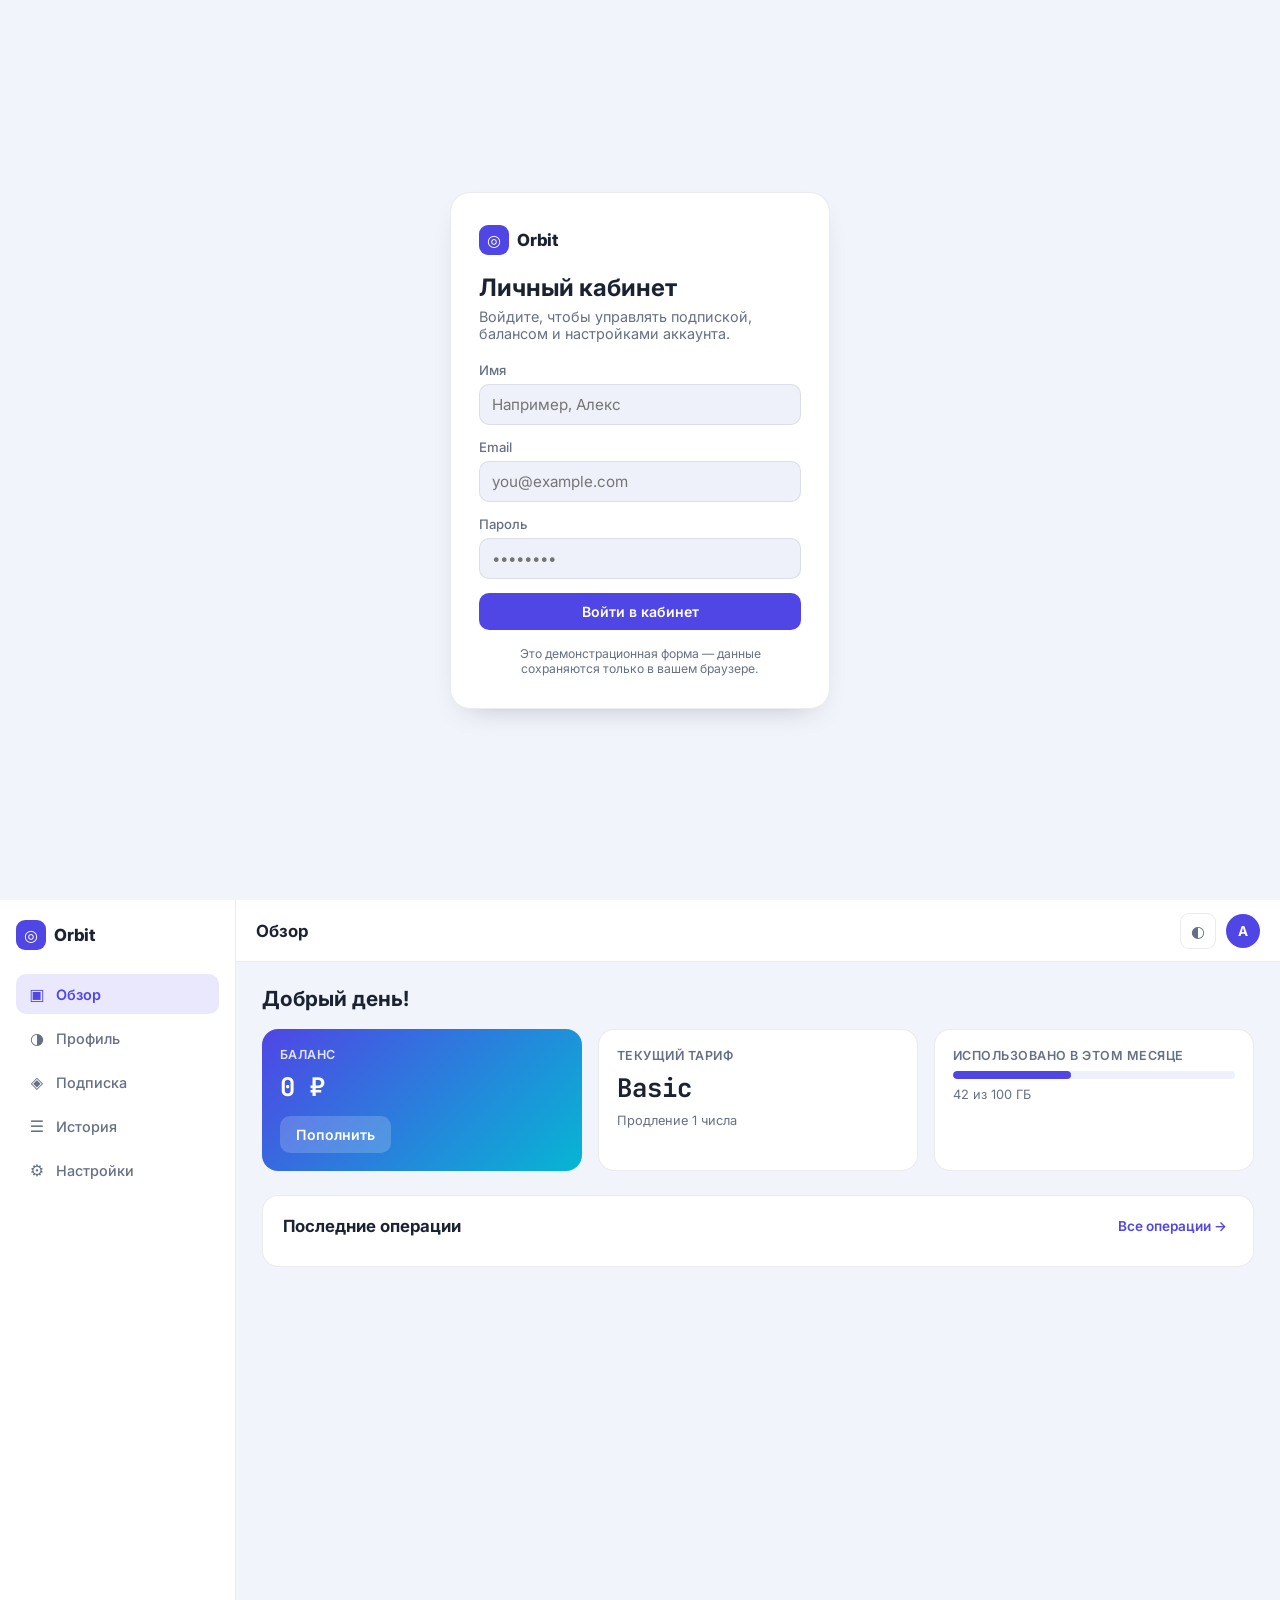
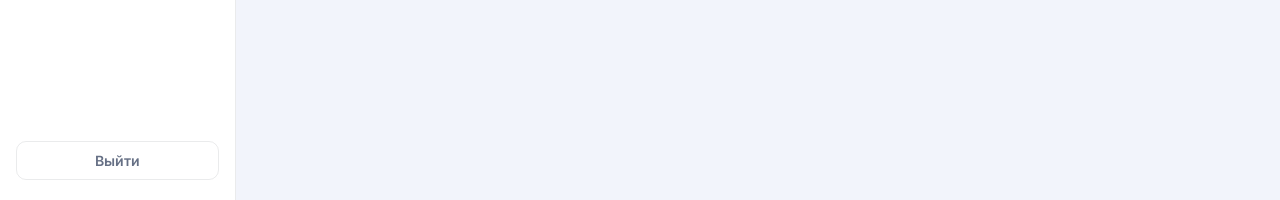
==== dashboard/index.html @ 825fb9e0 "Add Orbit personal-cabinet dashboard demo Static login + dashboard UI (overview, profile, subscripti" ====
<!doctype html>
<html lang="ru">
<head>
<meta charset="UTF-8">
<meta name="viewport" content="width=device-width, initial-scale=1.0">
<title>Orbit — Личный кабинет</title>
<link rel="preconnect" href="https://fonts.googleapis.com">
<link rel="stylesheet" href="https://fonts.googleapis.com/css2?family=Inter:wght@400;500;600;700;800&family=JetBrains+Mono:wght@500;700&display=swap">
<link rel="stylesheet" href="css/style.css">
</head>
<body>

  <!-- Экран входа -->
  <div class="auth" id="authScreen">
    <div class="auth-card">
      <div class="brand">
        <span class="brand-mark">◎</span>
        <span class="brand-name">Orbit</span>
      </div>
      <h1>Личный кабинет</h1>
      <p class="auth-sub">Войдите, чтобы управлять подпиской, балансом и настройками аккаунта.</p>

      <form id="loginForm" class="auth-form">
        <label>
          <span>Имя</span>
          <input type="text" id="loginName" placeholder="Например, Алекс" required>
        </label>
        <label>
          <span>Email</span>
          <input type="email" id="loginEmail" placeholder="you@example.com" required>
        </label>
        <label>
          <span>Пароль</span>
          <input type="password" id="loginPassword" placeholder="••••••••" required minlength="4">
        </label>
        <button type="submit" class="btn btn-primary btn-block">Войти в кабинет</button>
      </form>
      <p class="auth-hint">Это демонстрационная форма — данные сохраняются только в вашем браузере.</p>
    </div>
  </div>

  <!-- Кабинет -->
  <div class="app" id="app" hidden>
    <div class="sidebar-backdrop" id="sidebarBackdrop"></div>
    <aside class="sidebar">
      <div class="brand">
        <span class="brand-mark">◎</span>
        <span class="brand-name">Orbit</span>
      </div>
      <nav class="nav" id="nav">
        <button class="nav-item active" data-view="overview">
          <span class="nav-icon">▣</span> Обзор
        </button>
        <button class="nav-item" data-view="profile">
          <span class="nav-icon">◑</span> Профиль
        </button>
        <button class="nav-item" data-view="subscription">
          <span class="nav-icon">◈</span> Подписка
        </button>
        <button class="nav-item" data-view="history">
          <span class="nav-icon">☰</span> История
        </button>
        <button class="nav-item" data-view="settings">
          <span class="nav-icon">⚙</span> Настройки
        </button>
      </nav>
      <button class="btn btn-ghost btn-block" id="logoutBtn">Выйти</button>
    </aside>

    <div class="main">
      <header class="topbar">
        <button class="icon-btn" id="menuBtn" aria-label="Меню">☰</button>
        <div class="topbar-title" id="viewTitle">Обзор</div>
        <div class="topbar-actions">
          <button class="icon-btn" id="themeBtn" aria-label="Тема">◐</button>
          <div class="avatar" id="topAvatar">A</div>
        </div>
      </header>

      <main class="content">

        <!-- Обзор -->
        <section class="view active" data-view="overview">
          <p class="greeting" id="greeting">Добрый день!</p>

          <div class="cards-row">
            <div class="card card-balance">
              <span class="card-label">Баланс</span>
              <span class="card-value" id="balanceValue">0 ₽</span>
              <button class="btn btn-light" id="topUpBtn">Пополнить</button>
            </div>
            <div class="card">
              <span class="card-label">Текущий тариф</span>
              <span class="card-value" id="planName">Basic</span>
              <span class="card-note" id="planRenew">Продление 1 числа</span>
            </div>
            <div class="card">
              <span class="card-label">Использовано в этом месяце</span>
              <div class="progress"><div class="progress-fill" id="usageFill" style="width:42%"></div></div>
              <span class="card-note" id="usageText">42 из 100 ГБ</span>
            </div>
          </div>

          <div class="panel">
            <div class="panel-head">
              <h2>Последние операции</h2>
              <button class="link-btn" data-goto="history">Все операции →</button>
            </div>
            <ul class="tx-list" id="recentTx"></ul>
          </div>
        </section>

        <!-- Профиль -->
        <section class="view" data-view="profile">
          <div class="panel panel-narrow">
            <h2>Данные профиля</h2>
            <form id="profileForm" class="form-grid">
              <label>
                <span>Имя</span>
                <input type="text" id="profileName" required>
              </label>
              <label>
                <span>Email</span>
                <input type="email" id="profileEmail" required>
              </label>
              <label>
                <span>Телефон</span>
                <input type="tel" id="profilePhone" placeholder="+7 900 000-00-00">
              </label>
              <button type="submit" class="btn btn-primary">Сохранить изменения</button>
              <span class="save-note" id="profileSaved" hidden>Сохранено ✓</span>
            </form>
          </div>
        </section>

        <!-- Подписка -->
        <section class="view" data-view="subscription">
          <div class="panel">
            <h2>Тарифные планы</h2>
            <div class="plans" id="plans"></div>
          </div>
        </section>

        <!-- История -->
        <section class="view" data-view="history">
          <div class="panel">
            <h2>История операций</h2>
            <div class="table-wrap">
              <table class="tx-table">
                <thead>
                  <tr><th>Дата</th><th>Описание</th><th>Сумма</th><th>Статус</th></tr>
                </thead>
                <tbody id="txTableBody"></tbody>
              </table>
            </div>
          </div>
        </section>

        <!-- Настройки -->
        <section class="view" data-view="settings">
          <div class="panel panel-narrow">
            <h2>Оформление</h2>
            <div class="setting-row">
              <div>
                <strong>Тёмная тема</strong>
                <p>Переключение между светлым и тёмным оформлением.</p>
              </div>
              <label class="switch">
                <input type="checkbox" id="darkModeToggle">
                <span class="switch-track"></span>
              </label>
            </div>
          </div>

          <div class="panel panel-narrow">
            <h2>Уведомления</h2>
            <div class="setting-row">
              <div><strong>Email-уведомления</strong><p>Счета, продление подписки, новости.</p></div>
              <label class="switch">
                <input type="checkbox" id="notifyEmail" checked>
                <span class="switch-track"></span>
              </label>
            </div>
            <div class="setting-row">
              <div><strong>SMS-уведомления</strong><p>Важные предупреждения по аккаунту.</p></div>
              <label class="switch">
                <input type="checkbox" id="notifySms">
                <span class="switch-track"></span>
              </label>
            </div>
          </div>

          <div class="panel panel-narrow">
            <h2>Опасная зона</h2>
            <div class="setting-row">
              <div><strong>Удалить аккаунт</strong><p>Полностью очистит демо-данные в этом браузере.</p></div>
              <button class="btn btn-danger" id="deleteAccountBtn">Удалить</button>
            </div>
          </div>
        </section>

      </main>
    </div>
  </div>

  <div class="toast" id="toast" hidden></div>

  <script src="js/app.js"></script>
</body>
</html>
---- dashboard/css/style.css ----
:root {
  --bg: #f2f4fb;
  --surface: #ffffff;
  --surface-alt: #eef1fa;
  --ink: #1b2333;
  --ink-soft: #667085;
  --border: rgba(27, 35, 51, 0.09);
  --primary: #4f46e5;
  --primary-dark: #4338ca;
  --primary-soft: rgba(79, 70, 229, 0.12);
  --accent: #06b6d4;
  --success: #16a34a;
  --success-soft: rgba(22, 163, 74, 0.12);
  --warning: #d97706;
  --warning-soft: rgba(217, 119, 6, 0.14);
  --danger: #dc2626;
  --danger-soft: rgba(220, 38, 38, 0.1);
  --shadow: 0 12px 30px -18px rgba(27, 35, 51, 0.35);
}

@media (prefers-color-scheme: dark) {
  :root:not([data-theme="light"]) {
    --bg: #0f1220;
    --surface: #161a2c;
    --surface-alt: #1d2237;
    --ink: #eef0f8;
    --ink-soft: #9aa1b8;
    --border: rgba(238, 240, 248, 0.08);
    --primary: #818cf8;
    --primary-dark: #6366f1;
    --primary-soft: rgba(129, 140, 248, 0.16);
    --accent: #22d3ee;
    --success: #4ade80;
    --success-soft: rgba(74, 222, 128, 0.14);
    --warning: #fbbf24;
    --warning-soft: rgba(251, 191, 36, 0.14);
    --danger: #f87171;
    --danger-soft: rgba(248, 113, 113, 0.14);
    --shadow: 0 12px 30px -16px rgba(0, 0, 0, 0.6);
  }
}

:root[data-theme="dark"] {
  --bg: #0f1220;
  --surface: #161a2c;
  --surface-alt: #1d2237;
  --ink: #eef0f8;
  --ink-soft: #9aa1b8;
  --border: rgba(238, 240, 248, 0.08);
  --primary: #818cf8;
  --primary-dark: #6366f1;
  --primary-soft: rgba(129, 140, 248, 0.16);
  --accent: #22d3ee;
  --success: #4ade80;
  --success-soft: rgba(74, 222, 128, 0.14);
  --warning: #fbbf24;
  --warning-soft: rgba(251, 191, 36, 0.14);
  --danger: #f87171;
  --danger-soft: rgba(248, 113, 113, 0.14);
  --shadow: 0 12px 30px -16px rgba(0, 0, 0, 0.6);
}

* { box-sizing: border-box; }

body {
  margin: 0;
  background: var(--bg);
  color: var(--ink);
  font-family: "Inter", ui-sans-serif, system-ui, sans-serif;
  min-height: 100dvh;
}

button, input { font-family: inherit; }

.brand { display: flex; align-items: center; gap: 8px; }
.brand-mark {
  display: grid; place-items: center;
  width: 30px; height: 30px;
  border-radius: 9px;
  background: var(--primary);
  color: #fff;
  font-size: 1rem;
}
.brand-name { font-weight: 800; font-size: 1.05rem; letter-spacing: -0.01em; }

/* ---------- Auth screen ---------- */
.auth {
  min-height: 100dvh;
  display: flex;
  align-items: center;
  justify-content: center;
  padding: 24px;
}

.auth-card {
  width: 100%;
  max-width: 380px;
  background: var(--surface);
  border: 1px solid var(--border);
  border-radius: 20px;
  padding: 32px 28px;
  box-shadow: var(--shadow);
}

.auth-card h1 {
  font-size: 1.5rem;
  margin: 18px 0 6px;
}

.auth-sub {
  color: var(--ink-soft);
  font-size: 0.9rem;
  margin: 0 0 20px;
}

.auth-form { display: flex; flex-direction: column; gap: 14px; }

.auth-form label, .form-grid label {
  display: flex;
  flex-direction: column;
  gap: 6px;
  font-size: 0.82rem;
  color: var(--ink-soft);
  font-weight: 500;
}

.auth-form input, .form-grid input {
  font-size: 0.95rem;
  color: var(--ink);
  background: var(--surface-alt);
  border: 1px solid var(--border);
  border-radius: 10px;
  padding: 10px 12px;
}

.auth-form input:focus, .form-grid input:focus {
  outline: 2px solid var(--primary);
  outline-offset: 1px;
}

.auth-hint {
  margin: 16px 0 0;
  font-size: 0.76rem;
  color: var(--ink-soft);
  text-align: center;
}

/* ---------- Buttons ---------- */
.btn {
  border: none;
  border-radius: 10px;
  padding: 10px 16px;
  font-size: 0.88rem;
  font-weight: 600;
  cursor: pointer;
}

.btn-block { width: 100%; }
.btn-primary { background: var(--primary); color: #fff; }
.btn-primary:hover { background: var(--primary-dark); }
.btn-light { background: rgba(255,255,255,0.18); color: #fff; }
.btn-light:hover { background: rgba(255,255,255,0.28); }
.btn-ghost { background: transparent; color: var(--ink-soft); border: 1px solid var(--border); }
.btn-ghost:hover { color: var(--ink); border-color: var(--ink-soft); }
.btn-danger { background: var(--danger-soft); color: var(--danger); }
.btn-danger:hover { background: var(--danger); color: #fff; }

/* ---------- App shell ---------- */
.app {
  display: flex;
  min-height: 100dvh;
}

.sidebar {
  width: 236px;
  flex-shrink: 0;
  background: var(--surface);
  border-right: 1px solid var(--border);
  padding: 20px 16px;
  display: flex;
  flex-direction: column;
  gap: 24px;
  position: sticky;
  top: 0;
  height: 100dvh;
}

.nav { display: flex; flex-direction: column; gap: 4px; flex: 1; }

.nav-item {
  display: flex;
  align-items: center;
  gap: 10px;
  text-align: left;
  background: none;
  border: none;
  color: var(--ink-soft);
  font-size: 0.9rem;
  font-weight: 500;
  padding: 10px 12px;
  border-radius: 10px;
  cursor: pointer;
}

.nav-item:hover { background: var(--surface-alt); color: var(--ink); }
.nav-item.active { background: var(--primary-soft); color: var(--primary); font-weight: 600; }
.nav-icon { font-size: 1rem; width: 18px; text-align: center; }

.main { flex: 1; min-width: 0; display: flex; flex-direction: column; }

.topbar {
  height: 62px;
  flex-shrink: 0;
  display: flex;
  align-items: center;
  gap: 12px;
  padding: 0 20px;
  border-bottom: 1px solid var(--border);
  background: var(--surface);
  position: sticky;
  top: 0;
  z-index: 5;
}

.topbar-title { font-weight: 700; font-size: 1.05rem; flex: 1; }
.topbar-actions { display: flex; align-items: center; gap: 10px; }

.icon-btn {
  width: 36px; height: 36px;
  border-radius: 9px;
  border: 1px solid var(--border);
  background: var(--surface);
  color: var(--ink-soft);
  cursor: pointer;
  font-size: 1rem;
}
.icon-btn:hover { color: var(--ink); }

#menuBtn { display: none; }

.avatar {
  width: 34px; height: 34px;
  border-radius: 50%;
  background: var(--primary);
  color: #fff;
  display: grid;
  place-items: center;
  font-weight: 700;
  font-size: 0.85rem;
}

.content { padding: 24px; max-width: 1040px; width: 100%; margin: 0 auto; }

.greeting { font-size: 1.3rem; font-weight: 700; margin: 0 0 18px; }

.view { display: none; }
.view.active { display: block; }

/* ---------- Cards ---------- */
.cards-row {
  display: grid;
  grid-template-columns: repeat(3, 1fr);
  gap: 16px;
  margin-bottom: 24px;
}

.card {
  background: var(--surface);
  border: 1px solid var(--border);
  border-radius: 16px;
  padding: 18px;
  display: flex;
  flex-direction: column;
  gap: 8px;
}

.card-balance {
  background: linear-gradient(135deg, var(--primary), var(--accent));
  color: #fff;
  border: none;
}

.card-balance .card-label { color: rgba(255,255,255,0.85); }
.card-balance .btn { align-self: flex-start; margin-top: 4px; }

.card-label { font-size: 0.78rem; color: var(--ink-soft); font-weight: 600; text-transform: uppercase; letter-spacing: 0.04em; }
.card-value { font-family: "JetBrains Mono", ui-monospace, monospace; font-size: 1.6rem; font-weight: 700; }
.card-note { font-size: 0.8rem; color: var(--ink-soft); }

.progress { height: 8px; border-radius: 999px; background: var(--surface-alt); overflow: hidden; }
.progress-fill { height: 100%; background: var(--primary); border-radius: 999px; }

/* ---------- Panels ---------- */
.panel {
  background: var(--surface);
  border: 1px solid var(--border);
  border-radius: 16px;
  padding: 20px;
  margin-bottom: 20px;
}

.panel-narrow { max-width: 560px; }
.panel h2 { margin: 0 0 14px; font-size: 1.05rem; }

.panel-head { display: flex; align-items: center; justify-content: space-between; margin-bottom: 10px; }
.panel-head h2 { margin: 0; }

.link-btn { background: none; border: none; color: var(--primary); font-weight: 600; font-size: 0.85rem; cursor: pointer; }

.tx-list { list-style: none; margin: 0; padding: 0; display: flex; flex-direction: column; }

.tx-list li, .tx-row {
  display: flex;
  align-items: center;
  justify-content: space-between;
  gap: 12px;
  padding: 12px 0;
  border-bottom: 1px solid var(--border);
  font-size: 0.88rem;
}

.tx-list li:last-child { border-bottom: none; }

.tx-main { display: flex; flex-direction: column; gap: 2px; }
.tx-desc { font-weight: 600; }
.tx-date { color: var(--ink-soft); font-size: 0.78rem; }
.tx-amount { font-family: "JetBrains Mono", ui-monospace, monospace; font-weight: 700; }
.tx-amount.negative { color: var(--danger); }
.tx-amount.positive { color: var(--success); }

.badge {
  font-size: 0.72rem;
  font-weight: 700;
  padding: 3px 9px;
  border-radius: 999px;
  text-transform: uppercase;
  letter-spacing: 0.03em;
}
.badge-success { background: var(--success-soft); color: var(--success); }
.badge-warning { background: var(--warning-soft); color: var(--warning); }

/* ---------- Forms ---------- */
.form-grid { display: flex; flex-direction: column; gap: 14px; max-width: 360px; }
.save-note { color: var(--success); font-size: 0.85rem; font-weight: 600; }

/* ---------- Plans ---------- */
.plans {
  display: grid;
  grid-template-columns: repeat(3, 1fr);
  gap: 16px;
}

.plan {
  border: 1px solid var(--border);
  border-radius: 14px;
  padding: 18px;
  display: flex;
  flex-direction: column;
  gap: 10px;
}

.plan.current { border-color: var(--primary); box-shadow: 0 0 0 1px var(--primary) inset; }

.plan-name { font-weight: 700; font-size: 1rem; }
.plan-price { font-family: "JetBrains Mono", ui-monospace, monospace; font-size: 1.4rem; font-weight: 700; }
.plan-price span { font-size: 0.8rem; color: var(--ink-soft); font-weight: 500; }

.plan-features { list-style: none; margin: 0; padding: 0; display: flex; flex-direction: column; gap: 6px; font-size: 0.84rem; color: var(--ink-soft); flex: 1; }
.plan-features li::before { content: "✓ "; color: var(--success); font-weight: 700; }

/* ---------- Table ---------- */
.table-wrap { overflow-x: auto; }
.tx-table { width: 100%; border-collapse: collapse; font-size: 0.88rem; }
.tx-table th { text-align: left; color: var(--ink-soft); font-size: 0.75rem; text-transform: uppercase; letter-spacing: 0.04em; padding: 8px 10px; border-bottom: 1px solid var(--border); }
.tx-table td { padding: 10px; border-bottom: 1px solid var(--border); white-space: nowrap; }

/* ---------- Settings ---------- */
.setting-row {
  display: flex;
  align-items: center;
  justify-content: space-between;
  gap: 16px;
  padding: 14px 0;
  border-bottom: 1px solid var(--border);
}
.setting-row:last-child { border-bottom: none; }
.setting-row p { margin: 2px 0 0; font-size: 0.82rem; color: var(--ink-soft); }

.switch { position: relative; display: inline-block; width: 42px; height: 24px; flex-shrink: 0; }
.switch input { opacity: 0; width: 0; height: 0; }
.switch-track {
  position: absolute; inset: 0;
  background: var(--surface-alt);
  border: 1px solid var(--border);
  border-radius: 999px;
  transition: background 0.15s;
  cursor: pointer;
}
.switch-track::before {
  content: "";
  position: absolute;
  width: 18px; height: 18px;
  left: 2px; top: 2px;
  background: #fff;
  border-radius: 50%;
  transition: transform 0.15s;
  box-shadow: 0 1px 3px rgba(0,0,0,0.3);
}
.switch input:checked + .switch-track { background: var(--primary); }
.switch input:checked + .switch-track::before { transform: translateX(18px); }

/* ---------- Toast ---------- */
.toast {
  position: fixed;
  bottom: 24px;
  left: 50%;
  transform: translateX(-50%);
  background: var(--ink);
  color: var(--bg);
  padding: 10px 18px;
  border-radius: 10px;
  font-size: 0.85rem;
  font-weight: 600;
  box-shadow: var(--shadow);
  z-index: 20;
}
.toast[hidden] { display: none; }

/* ---------- Responsive ---------- */
@media (max-width: 860px) {
  .cards-row, .plans { grid-template-columns: 1fr; }
}

.sidebar-backdrop { display: none; }

@media (max-width: 720px) {
  .sidebar {
    position: fixed;
    inset: 0 30% 0 0;
    z-index: 30;
    transform: translateX(-100%);
    transition: transform 0.2s;
    box-shadow: var(--shadow);
  }
  .sidebar.open { transform: translateX(0); }

  .sidebar-backdrop {
    display: block;
    position: fixed;
    inset: 0;
    background: rgba(9, 12, 24, 0.45);
    z-index: 25;
    opacity: 0;
    pointer-events: none;
    transition: opacity 0.2s;
  }
  .sidebar-backdrop.open { opacity: 1; pointer-events: auto; }

  #menuBtn { display: inline-flex; align-items: center; justify-content: center; }
  .content { padding: 16px; }
}

@media (prefers-reduced-motion: reduce) {
  * { transition: none !important; animation: none !important; }
}
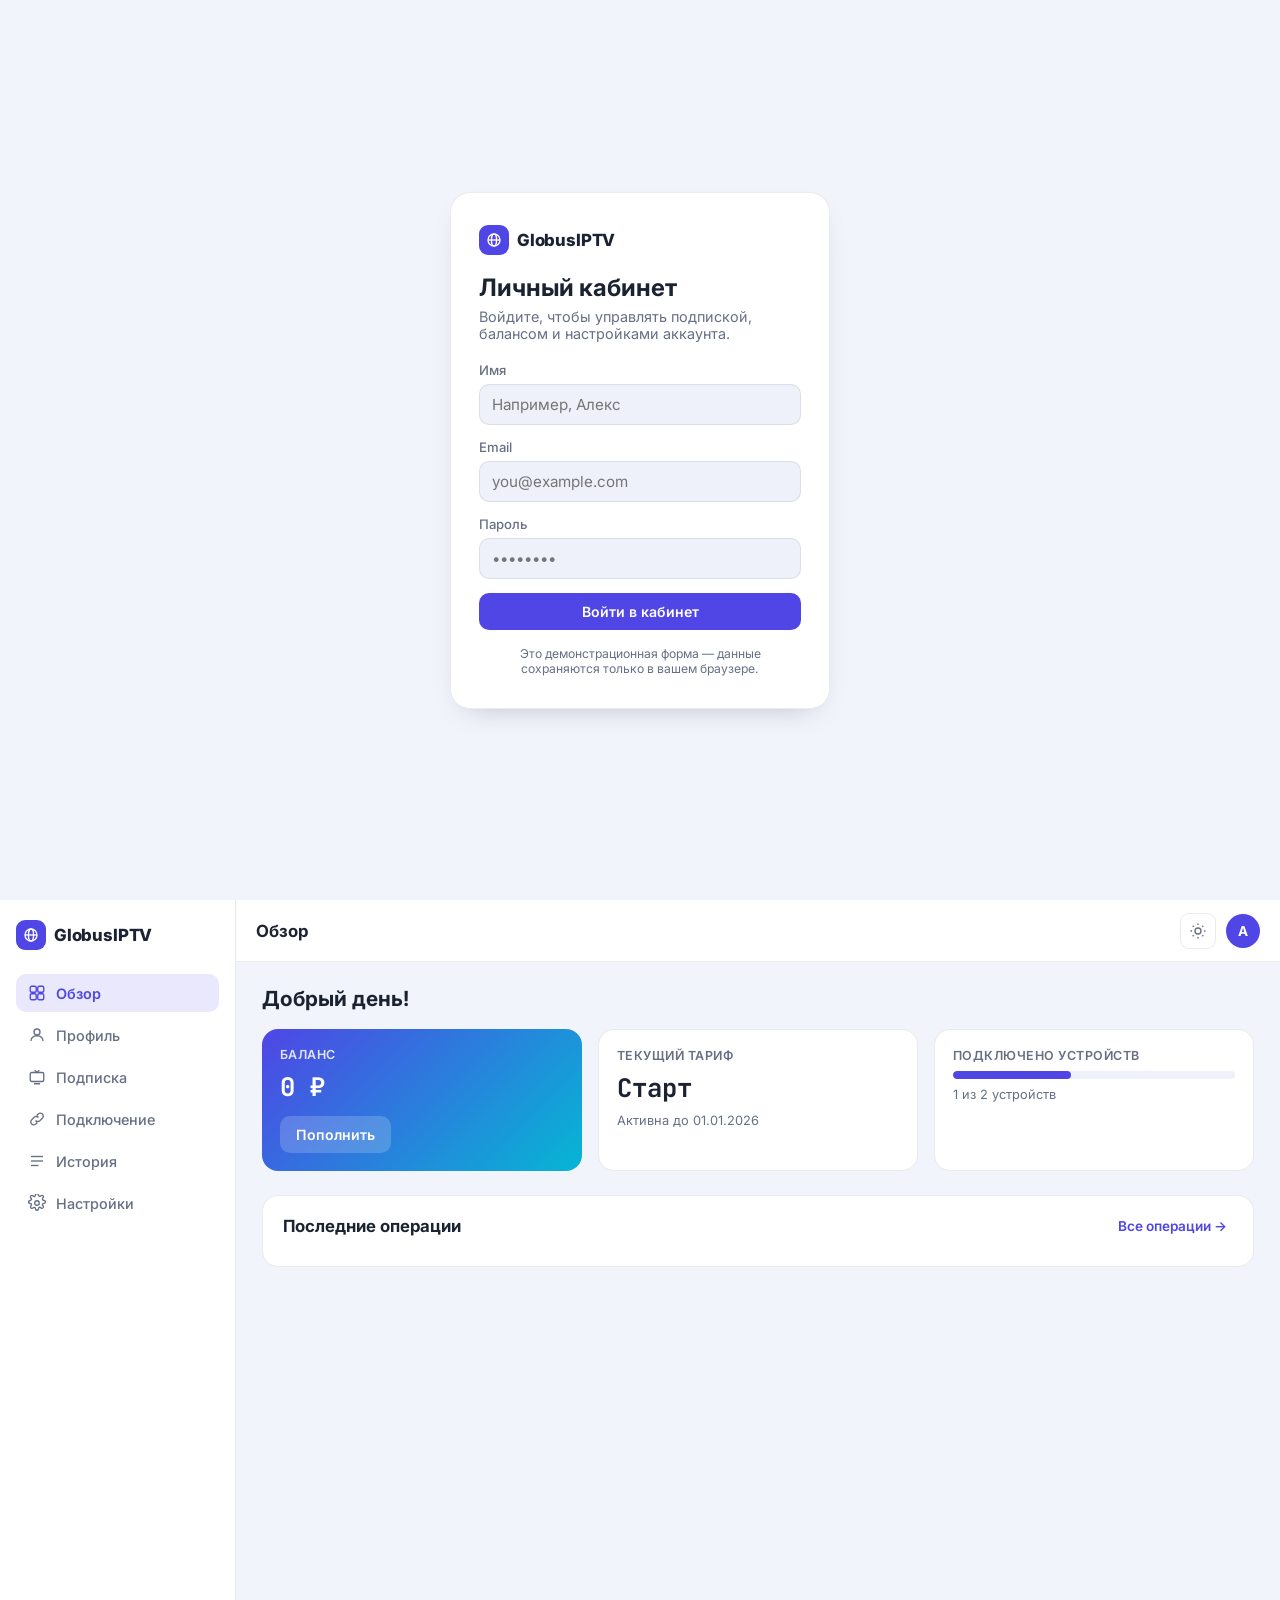
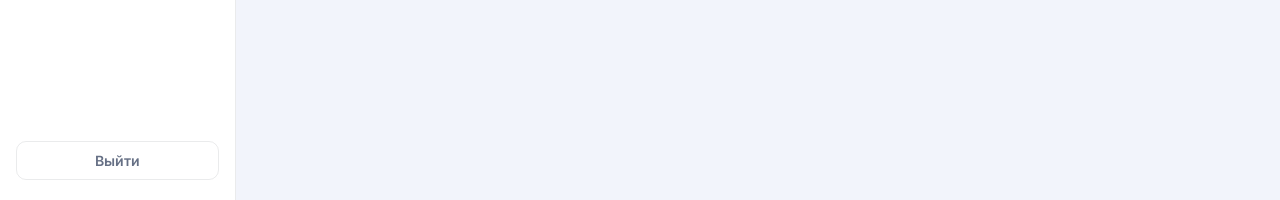
==== commit b6126083: "Rebrand dashboard as GlobusIPTV with SVG icons and connection info - Replace Orbit branding and unic" ====
--- a/dashboard/index.html
+++ b/dashboard/index.html
@@ -3,7 +3,8 @@
 <head>
 <meta charset="UTF-8">
 <meta name="viewport" content="width=device-width, initial-scale=1.0">
-<title>Orbit — Личный кабинет</title>
+<title>GlobusIPTV — Личный кабинет</title>
+<link rel="icon" href="data:image/svg+xml,%3Csvg xmlns='http://www.w3.org/2000/svg' viewBox='0 0 24 24'%3E%3Crect width='24' height='24' rx='6' fill='%234f46e5'/%3E%3Ccircle cx='12' cy='12' r='7' fill='none' stroke='white' stroke-width='1.6'/%3E%3Cellipse cx='12' cy='12' rx='3' ry='7' fill='none' stroke='white' stroke-width='1.6'/%3E%3Cline x1='5' y1='12' x2='19' y2='12' stroke='white' stroke-width='1.6'/%3E%3C/svg%3E">
 <link rel="preconnect" href="https://fonts.googleapis.com">
 <link rel="stylesheet" href="https://fonts.googleapis.com/css2?family=Inter:wght@400;500;600;700;800&family=JetBrains+Mono:wght@500;700&display=swap">
 <link rel="stylesheet" href="css/style.css">
@@ -14,8 +15,10 @@
   <div class="auth" id="authScreen">
     <div class="auth-card">
       <div class="brand">
-        <span class="brand-mark">◎</span>
-        <span class="brand-name">Orbit</span>
+        <span class="brand-mark">
+          <svg viewBox="0 0 24 24" width="18" height="18" fill="none" stroke="currentColor" stroke-width="1.8"><circle cx="12" cy="12" r="8"/><ellipse cx="12" cy="12" rx="3.4" ry="8"/><line x1="4" y1="12" x2="20" y2="12"/></svg>
+        </span>
+        <span class="brand-name">GlobusIPTV</span>
       </div>
       <h1>Личный кабинет</h1>
       <p class="auth-sub">Войдите, чтобы управлять подпиской, балансом и настройками аккаунта.</p>
@@ -44,24 +47,35 @@
     <div class="sidebar-backdrop" id="sidebarBackdrop"></div>
     <aside class="sidebar">
       <div class="brand">
-        <span class="brand-mark">◎</span>
-        <span class="brand-name">Orbit</span>
+        <span class="brand-mark">
+          <svg viewBox="0 0 24 24" width="18" height="18" fill="none" stroke="currentColor" stroke-width="1.8"><circle cx="12" cy="12" r="8"/><ellipse cx="12" cy="12" rx="3.4" ry="8"/><line x1="4" y1="12" x2="20" y2="12"/></svg>
+        </span>
+        <span class="brand-name">GlobusIPTV</span>
       </div>
       <nav class="nav" id="nav">
         <button class="nav-item active" data-view="overview">
-          <span class="nav-icon">▣</span> Обзор
+          <span class="nav-icon"><svg viewBox="0 0 24 24" width="18" height="18" fill="none" stroke="currentColor" stroke-width="1.8"><rect x="3" y="3" width="8" height="8" rx="2"/><rect x="13" y="3" width="8" height="8" rx="2"/><rect x="3" y="13" width="8" height="8" rx="2"/><rect x="13" y="13" width="8" height="8" rx="2"/></svg></span>
+          Обзор
         </button>
         <button class="nav-item" data-view="profile">
-          <span class="nav-icon">◑</span> Профиль
+          <span class="nav-icon"><svg viewBox="0 0 24 24" width="18" height="18" fill="none" stroke="currentColor" stroke-width="1.8"><circle cx="12" cy="8" r="4"/><path d="M4 20c0-4.4 3.6-7 8-7s8 2.6 8 7"/></svg></span>
+          Профиль
         </button>
         <button class="nav-item" data-view="subscription">
-          <span class="nav-icon">◈</span> Подписка
+          <span class="nav-icon"><svg viewBox="0 0 24 24" width="18" height="18" fill="none" stroke="currentColor" stroke-width="1.8"><rect x="3" y="6" width="18" height="12" rx="2"/><path d="M8 21h8M9 3l3 3 3-3"/></svg></span>
+          Подписка
+        </button>
+        <button class="nav-item" data-view="connection">
+          <span class="nav-icon"><svg viewBox="0 0 24 24" width="18" height="18" fill="none" stroke="currentColor" stroke-width="1.8"><path d="M10 14a4 4 0 0 0 5.7.4l3-3a4 4 0 1 0-5.6-5.6l-1.6 1.5"/><path d="M14 10a4 4 0 0 0-5.7-.4l-3 3a4 4 0 1 0 5.6 5.6l1.5-1.6"/></svg></span>
+          Подключение
         </button>
         <button class="nav-item" data-view="history">
-          <span class="nav-icon">☰</span> История
+          <span class="nav-icon"><svg viewBox="0 0 24 24" width="18" height="18" fill="none" stroke="currentColor" stroke-width="1.8"><line x1="4" y1="6" x2="20" y2="6"/><line x1="4" y1="12" x2="20" y2="12"/><line x1="4" y1="18" x2="14" y2="18"/></svg></span>
+          История
         </button>
         <button class="nav-item" data-view="settings">
-          <span class="nav-icon">⚙</span> Настройки
+          <span class="nav-icon"><svg viewBox="0 0 24 24" width="18" height="18" fill="none" stroke="currentColor" stroke-width="1.8"><circle cx="12" cy="12" r="3"/><path d="M19.4 13.5a1.7 1.7 0 0 0 .3 1.9l.1.1a2 2 0 1 1-2.8 2.8l-.1-.1a1.7 1.7 0 0 0-1.9-.3 1.7 1.7 0 0 0-1 1.6v.2a2 2 0 1 1-4 0v-.1a1.7 1.7 0 0 0-1.1-1.6 1.7 1.7 0 0 0-1.9.3l-.1.1a2 2 0 1 1-2.8-2.8l.1-.1a1.7 1.7 0 0 0 .3-1.9 1.7 1.7 0 0 0-1.6-1h-.2a2 2 0 1 1 0-4h.1a1.7 1.7 0 0 0 1.6-1.1 1.7 1.7 0 0 0-.3-1.9l-.1-.1a2 2 0 1 1 2.8-2.8l.1.1a1.7 1.7 0 0 0 1.9.3h.1a1.7 1.7 0 0 0 1-1.6v-.2a2 2 0 1 1 4 0v.1a1.7 1.7 0 0 0 1 1.6h.1a1.7 1.7 0 0 0 1.9-.3l.1-.1a2 2 0 1 1 2.8 2.8l-.1.1a1.7 1.7 0 0 0-.3 1.9v.1a1.7 1.7 0 0 0 1.6 1h.2a2 2 0 1 1 0 4h-.1a1.7 1.7 0 0 0-1.6 1z"/></svg></span>
+          Настройки
         </button>
       </nav>
       <button class="btn btn-ghost btn-block" id="logoutBtn">Выйти</button>
@@ -69,10 +83,14 @@
 
     <div class="main">
       <header class="topbar">
-        <button class="icon-btn" id="menuBtn" aria-label="Меню">☰</button>
+        <button class="icon-btn" id="menuBtn" aria-label="Меню">
+          <svg viewBox="0 0 24 24" width="18" height="18" fill="none" stroke="currentColor" stroke-width="1.8"><line x1="4" y1="7" x2="20" y2="7"/><line x1="4" y1="12" x2="20" y2="12"/><line x1="4" y1="17" x2="20" y2="17"/></svg>
+        </button>
         <div class="topbar-title" id="viewTitle">Обзор</div>
         <div class="topbar-actions">
-          <button class="icon-btn" id="themeBtn" aria-label="Тема">◐</button>
+          <button class="icon-btn" id="themeBtn" aria-label="Тема">
+            <svg viewBox="0 0 24 24" width="18" height="18" fill="none" stroke="currentColor" stroke-width="1.8"><circle cx="12" cy="12" r="4"/><path d="M12 2v2M12 20v2M4.9 4.9l1.4 1.4M17.7 17.7l1.4 1.4M2 12h2M20 12h2M4.9 19.1l1.4-1.4M17.7 6.3l1.4-1.4"/></svg>
+          </button>
           <div class="avatar" id="topAvatar">A</div>
         </div>
       </header>
@@ -91,13 +109,13 @@
             </div>
             <div class="card">
               <span class="card-label">Текущий тариф</span>
-              <span class="card-value" id="planName">Basic</span>
-              <span class="card-note" id="planRenew">Продление 1 числа</span>
+              <span class="card-value" id="planName">Старт</span>
+              <span class="card-note" id="planRenew">Активна до 01.01.2026</span>
             </div>
             <div class="card">
-              <span class="card-label">Использовано в этом месяце</span>
+              <span class="card-label">Подключено устройств</span>
               <div class="progress"><div class="progress-fill" id="usageFill" style="width:42%"></div></div>
-              <span class="card-note" id="usageText">42 из 100 ГБ</span>
+              <span class="card-note" id="usageText">1 из 2 устройств</span>
             </div>
           </div>
 
@@ -138,6 +156,45 @@
           <div class="panel">
             <h2>Тарифные планы</h2>
             <div class="plans" id="plans"></div>
+          </div>
+        </section>
+
+        <!-- Подключение -->
+        <section class="view" data-view="connection">
+          <div class="panel panel-narrow">
+            <h2>Данные для подключения</h2>
+            <p class="panel-hint">Добавьте эти данные в приложение для просмотра (IPTV Smarters, TiviMate, VLC и т.д.).</p>
+
+            <div class="field-copy">
+              <span class="card-label">Хост (Host)</span>
+              <div class="copy-row">
+                <input type="text" id="connHost" readonly>
+                <button class="btn btn-ghost btn-copy" data-copy="connHost">Копировать</button>
+              </div>
+            </div>
+            <div class="field-copy">
+              <span class="card-label">Логин</span>
+              <div class="copy-row">
+                <input type="text" id="connLogin" readonly>
+                <button class="btn btn-ghost btn-copy" data-copy="connLogin">Копировать</button>
+              </div>
+            </div>
+            <div class="field-copy">
+              <span class="card-label">Пароль</span>
+              <div class="copy-row">
+                <input type="text" id="connPassword" readonly>
+                <button class="btn btn-ghost btn-copy" data-copy="connPassword">Копировать</button>
+              </div>
+            </div>
+            <div class="field-copy">
+              <span class="card-label">Ссылка M3U</span>
+              <div class="copy-row">
+                <input type="text" id="connM3u" readonly>
+                <button class="btn btn-ghost btn-copy" data-copy="connM3u">Копировать</button>
+              </div>
+            </div>
+
+            <button class="btn btn-ghost" id="regenConnBtn" style="margin-top:6px">Сгенерировать новые данные</button>
           </div>
         </section>
 
--- a/dashboard/css/style.css
+++ b/dashboard/css/style.css
@@ -204,7 +204,7 @@
 
 .nav-item:hover { background: var(--surface-alt); color: var(--ink); }
 .nav-item.active { background: var(--primary-soft); color: var(--primary); font-weight: 600; }
-.nav-icon { font-size: 1rem; width: 18px; text-align: center; }
+.nav-icon { display: inline-flex; align-items: center; justify-content: center; width: 18px; flex-shrink: 0; }
 
 .main { flex: 1; min-width: 0; display: flex; flex-direction: column; }
 
@@ -227,6 +227,9 @@
 
 .icon-btn {
   width: 36px; height: 36px;
+  display: inline-flex;
+  align-items: center;
+  justify-content: center;
   border-radius: 9px;
   border: 1px solid var(--border);
   background: var(--surface);
@@ -338,6 +341,27 @@
 }
 .badge-success { background: var(--success-soft); color: var(--success); }
 .badge-warning { background: var(--warning-soft); color: var(--warning); }
+
+/* ---------- Connection ---------- */
+.panel-hint { color: var(--ink-soft); font-size: 0.85rem; margin: -4px 0 18px; }
+
+.field-copy { display: flex; flex-direction: column; gap: 6px; margin-bottom: 16px; }
+
+.copy-row { display: flex; gap: 8px; }
+
+.copy-row input {
+  flex: 1;
+  min-width: 0;
+  font-family: "JetBrains Mono", ui-monospace, monospace;
+  font-size: 0.85rem;
+  color: var(--ink);
+  background: var(--surface-alt);
+  border: 1px solid var(--border);
+  border-radius: 10px;
+  padding: 9px 12px;
+}
+
+.btn-copy { flex-shrink: 0; }
 
 /* ---------- Forms ---------- */
 .form-grid { display: flex; flex-direction: column; gap: 14px; max-width: 360px; }
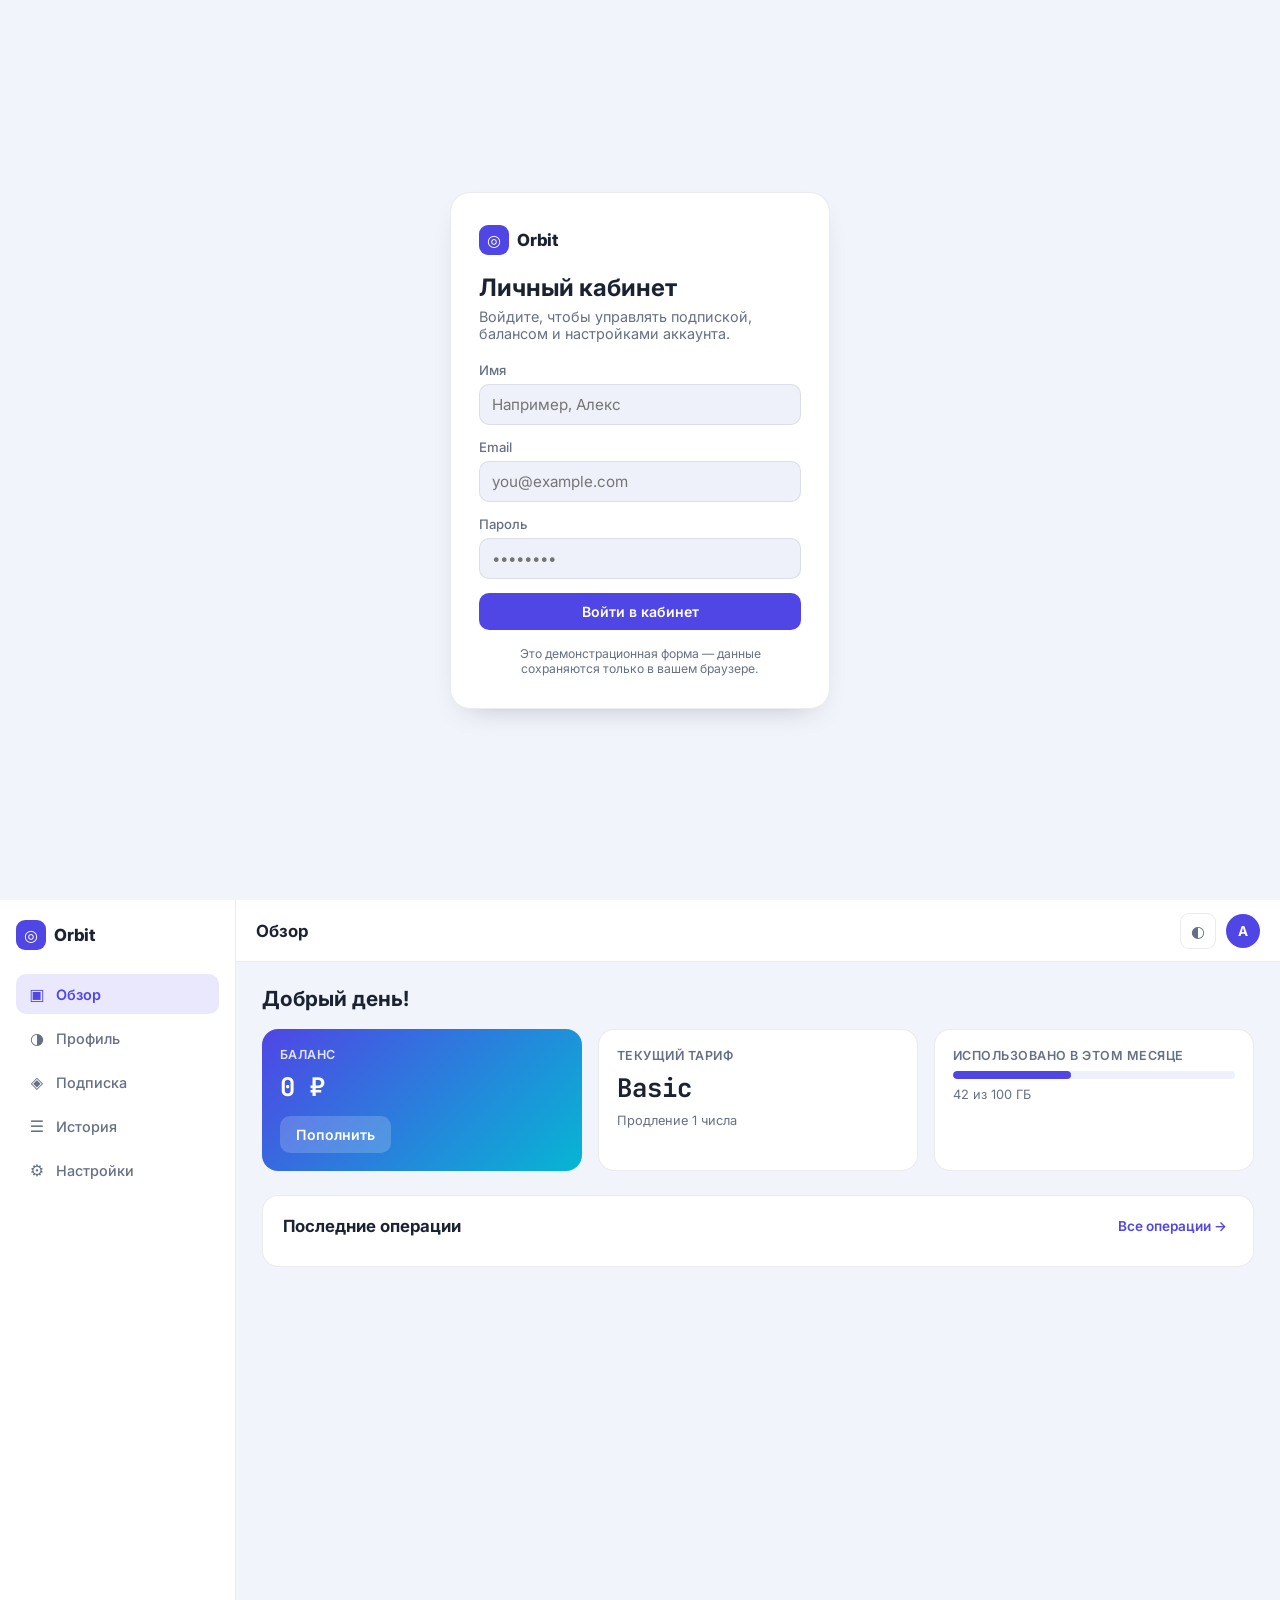
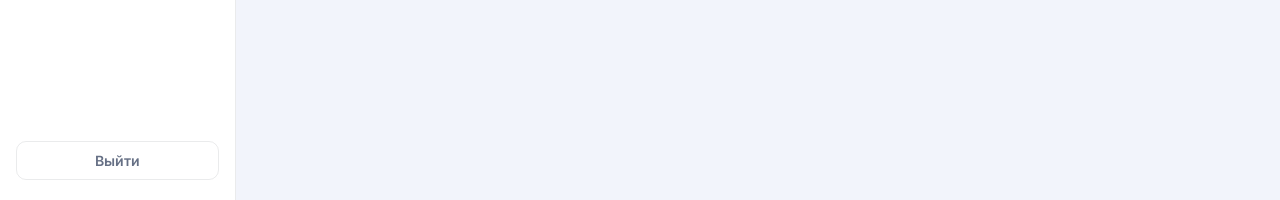
==== commit c3eee4fb: "Revert GlobusIPTV rebrand, restore Orbit dashboard Undo the previous turn's changes to these 5 files" ====
--- a/dashboard/index.html
+++ b/dashboard/index.html
@@ -3,8 +3,7 @@
 <head>
 <meta charset="UTF-8">
 <meta name="viewport" content="width=device-width, initial-scale=1.0">
-<title>GlobusIPTV — Личный кабинет</title>
-<link rel="icon" href="data:image/svg+xml,%3Csvg xmlns='http://www.w3.org/2000/svg' viewBox='0 0 24 24'%3E%3Crect width='24' height='24' rx='6' fill='%234f46e5'/%3E%3Ccircle cx='12' cy='12' r='7' fill='none' stroke='white' stroke-width='1.6'/%3E%3Cellipse cx='12' cy='12' rx='3' ry='7' fill='none' stroke='white' stroke-width='1.6'/%3E%3Cline x1='5' y1='12' x2='19' y2='12' stroke='white' stroke-width='1.6'/%3E%3C/svg%3E">
+<title>Orbit — Личный кабинет</title>
 <link rel="preconnect" href="https://fonts.googleapis.com">
 <link rel="stylesheet" href="https://fonts.googleapis.com/css2?family=Inter:wght@400;500;600;700;800&family=JetBrains+Mono:wght@500;700&display=swap">
 <link rel="stylesheet" href="css/style.css">
@@ -15,10 +14,8 @@
   <div class="auth" id="authScreen">
     <div class="auth-card">
       <div class="brand">
-        <span class="brand-mark">
-          <svg viewBox="0 0 24 24" width="18" height="18" fill="none" stroke="currentColor" stroke-width="1.8"><circle cx="12" cy="12" r="8"/><ellipse cx="12" cy="12" rx="3.4" ry="8"/><line x1="4" y1="12" x2="20" y2="12"/></svg>
-        </span>
-        <span class="brand-name">GlobusIPTV</span>
+        <span class="brand-mark">◎</span>
+        <span class="brand-name">Orbit</span>
       </div>
       <h1>Личный кабинет</h1>
       <p class="auth-sub">Войдите, чтобы управлять подпиской, балансом и настройками аккаунта.</p>
@@ -47,35 +44,24 @@
     <div class="sidebar-backdrop" id="sidebarBackdrop"></div>
     <aside class="sidebar">
       <div class="brand">
-        <span class="brand-mark">
-          <svg viewBox="0 0 24 24" width="18" height="18" fill="none" stroke="currentColor" stroke-width="1.8"><circle cx="12" cy="12" r="8"/><ellipse cx="12" cy="12" rx="3.4" ry="8"/><line x1="4" y1="12" x2="20" y2="12"/></svg>
-        </span>
-        <span class="brand-name">GlobusIPTV</span>
+        <span class="brand-mark">◎</span>
+        <span class="brand-name">Orbit</span>
       </div>
       <nav class="nav" id="nav">
         <button class="nav-item active" data-view="overview">
-          <span class="nav-icon"><svg viewBox="0 0 24 24" width="18" height="18" fill="none" stroke="currentColor" stroke-width="1.8"><rect x="3" y="3" width="8" height="8" rx="2"/><rect x="13" y="3" width="8" height="8" rx="2"/><rect x="3" y="13" width="8" height="8" rx="2"/><rect x="13" y="13" width="8" height="8" rx="2"/></svg></span>
-          Обзор
+          <span class="nav-icon">▣</span> Обзор
         </button>
         <button class="nav-item" data-view="profile">
-          <span class="nav-icon"><svg viewBox="0 0 24 24" width="18" height="18" fill="none" stroke="currentColor" stroke-width="1.8"><circle cx="12" cy="8" r="4"/><path d="M4 20c0-4.4 3.6-7 8-7s8 2.6 8 7"/></svg></span>
-          Профиль
+          <span class="nav-icon">◑</span> Профиль
         </button>
         <button class="nav-item" data-view="subscription">
-          <span class="nav-icon"><svg viewBox="0 0 24 24" width="18" height="18" fill="none" stroke="currentColor" stroke-width="1.8"><rect x="3" y="6" width="18" height="12" rx="2"/><path d="M8 21h8M9 3l3 3 3-3"/></svg></span>
-          Подписка
-        </button>
-        <button class="nav-item" data-view="connection">
-          <span class="nav-icon"><svg viewBox="0 0 24 24" width="18" height="18" fill="none" stroke="currentColor" stroke-width="1.8"><path d="M10 14a4 4 0 0 0 5.7.4l3-3a4 4 0 1 0-5.6-5.6l-1.6 1.5"/><path d="M14 10a4 4 0 0 0-5.7-.4l-3 3a4 4 0 1 0 5.6 5.6l1.5-1.6"/></svg></span>
-          Подключение
+          <span class="nav-icon">◈</span> Подписка
         </button>
         <button class="nav-item" data-view="history">
-          <span class="nav-icon"><svg viewBox="0 0 24 24" width="18" height="18" fill="none" stroke="currentColor" stroke-width="1.8"><line x1="4" y1="6" x2="20" y2="6"/><line x1="4" y1="12" x2="20" y2="12"/><line x1="4" y1="18" x2="14" y2="18"/></svg></span>
-          История
+          <span class="nav-icon">☰</span> История
         </button>
         <button class="nav-item" data-view="settings">
-          <span class="nav-icon"><svg viewBox="0 0 24 24" width="18" height="18" fill="none" stroke="currentColor" stroke-width="1.8"><circle cx="12" cy="12" r="3"/><path d="M19.4 13.5a1.7 1.7 0 0 0 .3 1.9l.1.1a2 2 0 1 1-2.8 2.8l-.1-.1a1.7 1.7 0 0 0-1.9-.3 1.7 1.7 0 0 0-1 1.6v.2a2 2 0 1 1-4 0v-.1a1.7 1.7 0 0 0-1.1-1.6 1.7 1.7 0 0 0-1.9.3l-.1.1a2 2 0 1 1-2.8-2.8l.1-.1a1.7 1.7 0 0 0 .3-1.9 1.7 1.7 0 0 0-1.6-1h-.2a2 2 0 1 1 0-4h.1a1.7 1.7 0 0 0 1.6-1.1 1.7 1.7 0 0 0-.3-1.9l-.1-.1a2 2 0 1 1 2.8-2.8l.1.1a1.7 1.7 0 0 0 1.9.3h.1a1.7 1.7 0 0 0 1-1.6v-.2a2 2 0 1 1 4 0v.1a1.7 1.7 0 0 0 1 1.6h.1a1.7 1.7 0 0 0 1.9-.3l.1-.1a2 2 0 1 1 2.8 2.8l-.1.1a1.7 1.7 0 0 0-.3 1.9v.1a1.7 1.7 0 0 0 1.6 1h.2a2 2 0 1 1 0 4h-.1a1.7 1.7 0 0 0-1.6 1z"/></svg></span>
-          Настройки
+          <span class="nav-icon">⚙</span> Настройки
         </button>
       </nav>
       <button class="btn btn-ghost btn-block" id="logoutBtn">Выйти</button>
@@ -83,14 +69,10 @@
 
     <div class="main">
       <header class="topbar">
-        <button class="icon-btn" id="menuBtn" aria-label="Меню">
-          <svg viewBox="0 0 24 24" width="18" height="18" fill="none" stroke="currentColor" stroke-width="1.8"><line x1="4" y1="7" x2="20" y2="7"/><line x1="4" y1="12" x2="20" y2="12"/><line x1="4" y1="17" x2="20" y2="17"/></svg>
-        </button>
+        <button class="icon-btn" id="menuBtn" aria-label="Меню">☰</button>
         <div class="topbar-title" id="viewTitle">Обзор</div>
         <div class="topbar-actions">
-          <button class="icon-btn" id="themeBtn" aria-label="Тема">
-            <svg viewBox="0 0 24 24" width="18" height="18" fill="none" stroke="currentColor" stroke-width="1.8"><circle cx="12" cy="12" r="4"/><path d="M12 2v2M12 20v2M4.9 4.9l1.4 1.4M17.7 17.7l1.4 1.4M2 12h2M20 12h2M4.9 19.1l1.4-1.4M17.7 6.3l1.4-1.4"/></svg>
-          </button>
+          <button class="icon-btn" id="themeBtn" aria-label="Тема">◐</button>
           <div class="avatar" id="topAvatar">A</div>
         </div>
       </header>
@@ -109,13 +91,13 @@
             </div>
             <div class="card">
               <span class="card-label">Текущий тариф</span>
-              <span class="card-value" id="planName">Старт</span>
-              <span class="card-note" id="planRenew">Активна до 01.01.2026</span>
+              <span class="card-value" id="planName">Basic</span>
+              <span class="card-note" id="planRenew">Продление 1 числа</span>
             </div>
             <div class="card">
-              <span class="card-label">Подключено устройств</span>
+              <span class="card-label">Использовано в этом месяце</span>
               <div class="progress"><div class="progress-fill" id="usageFill" style="width:42%"></div></div>
-              <span class="card-note" id="usageText">1 из 2 устройств</span>
+              <span class="card-note" id="usageText">42 из 100 ГБ</span>
             </div>
           </div>
 
@@ -156,45 +138,6 @@
           <div class="panel">
             <h2>Тарифные планы</h2>
             <div class="plans" id="plans"></div>
-          </div>
-        </section>
-
-        <!-- Подключение -->
-        <section class="view" data-view="connection">
-          <div class="panel panel-narrow">
-            <h2>Данные для подключения</h2>
-            <p class="panel-hint">Добавьте эти данные в приложение для просмотра (IPTV Smarters, TiviMate, VLC и т.д.).</p>
-
-            <div class="field-copy">
-              <span class="card-label">Хост (Host)</span>
-              <div class="copy-row">
-                <input type="text" id="connHost" readonly>
-                <button class="btn btn-ghost btn-copy" data-copy="connHost">Копировать</button>
-              </div>
-            </div>
-            <div class="field-copy">
-              <span class="card-label">Логин</span>
-              <div class="copy-row">
-                <input type="text" id="connLogin" readonly>
-                <button class="btn btn-ghost btn-copy" data-copy="connLogin">Копировать</button>
-              </div>
-            </div>
-            <div class="field-copy">
-              <span class="card-label">Пароль</span>
-              <div class="copy-row">
-                <input type="text" id="connPassword" readonly>
-                <button class="btn btn-ghost btn-copy" data-copy="connPassword">Копировать</button>
-              </div>
-            </div>
-            <div class="field-copy">
-              <span class="card-label">Ссылка M3U</span>
-              <div class="copy-row">
-                <input type="text" id="connM3u" readonly>
-                <button class="btn btn-ghost btn-copy" data-copy="connM3u">Копировать</button>
-              </div>
-            </div>
-
-            <button class="btn btn-ghost" id="regenConnBtn" style="margin-top:6px">Сгенерировать новые данные</button>
           </div>
         </section>
 
--- a/dashboard/css/style.css
+++ b/dashboard/css/style.css
@@ -204,7 +204,7 @@
 
 .nav-item:hover { background: var(--surface-alt); color: var(--ink); }
 .nav-item.active { background: var(--primary-soft); color: var(--primary); font-weight: 600; }
-.nav-icon { display: inline-flex; align-items: center; justify-content: center; width: 18px; flex-shrink: 0; }
+.nav-icon { font-size: 1rem; width: 18px; text-align: center; }
 
 .main { flex: 1; min-width: 0; display: flex; flex-direction: column; }
 
@@ -227,9 +227,6 @@
 
 .icon-btn {
   width: 36px; height: 36px;
-  display: inline-flex;
-  align-items: center;
-  justify-content: center;
   border-radius: 9px;
   border: 1px solid var(--border);
   background: var(--surface);
@@ -341,27 +338,6 @@
 }
 .badge-success { background: var(--success-soft); color: var(--success); }
 .badge-warning { background: var(--warning-soft); color: var(--warning); }
-
-/* ---------- Connection ---------- */
-.panel-hint { color: var(--ink-soft); font-size: 0.85rem; margin: -4px 0 18px; }
-
-.field-copy { display: flex; flex-direction: column; gap: 6px; margin-bottom: 16px; }
-
-.copy-row { display: flex; gap: 8px; }
-
-.copy-row input {
-  flex: 1;
-  min-width: 0;
-  font-family: "JetBrains Mono", ui-monospace, monospace;
-  font-size: 0.85rem;
-  color: var(--ink);
-  background: var(--surface-alt);
-  border: 1px solid var(--border);
-  border-radius: 10px;
-  padding: 9px 12px;
-}
-
-.btn-copy { flex-shrink: 0; }
 
 /* ---------- Forms ---------- */
 .form-grid { display: flex; flex-direction: column; gap: 14px; max-width: 360px; }
